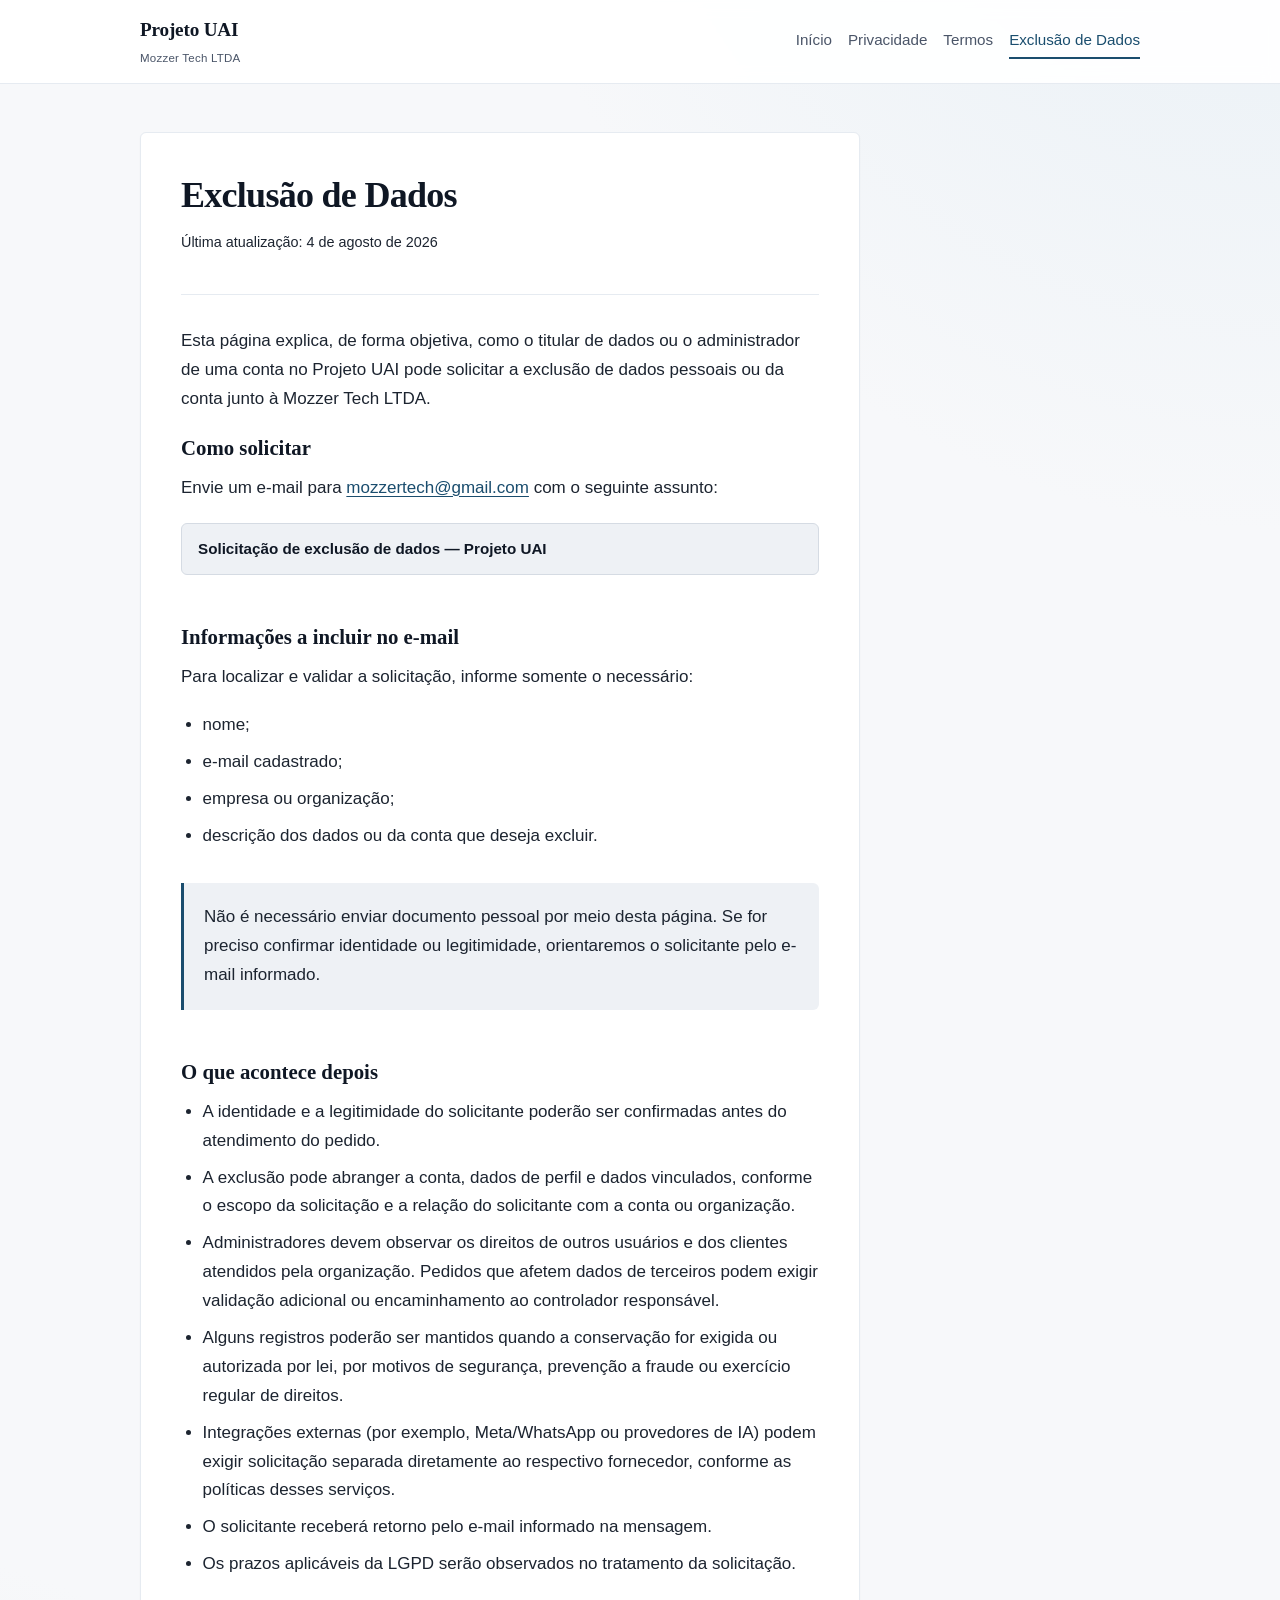
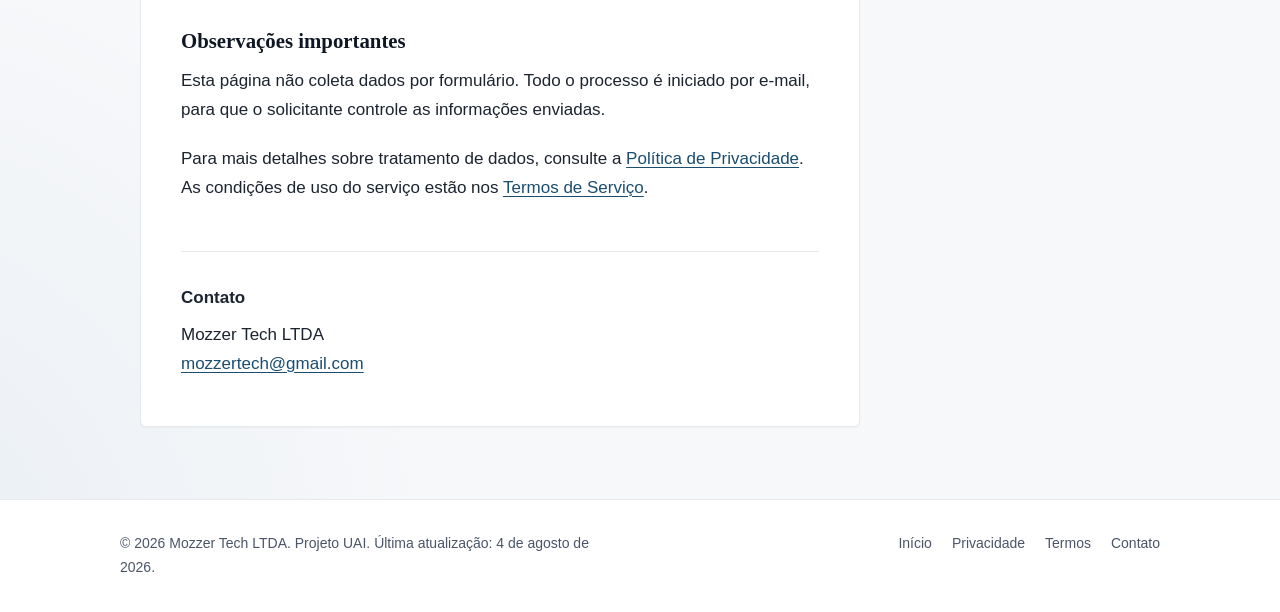
==== exclusao-de-dados.html @ bbe5b555 "docs: publish Projeto UAI legal pages" ====
<!DOCTYPE html>
<html lang="pt-BR">
<head>
  <meta charset="UTF-8">
  <meta name="viewport" content="width=device-width, initial-scale=1">
  <title>Exclusão de Dados — Projeto UAI</title>
  <meta name="description" content="Como solicitar a exclusão de dados ou da conta no Projeto UAI. Instruções públicas da Mozzer Tech LTDA conforme a LGPD.">
  <link rel="stylesheet" href="styles.css">
</head>
<body>
  <header class="site-header">
    <div class="nav-inner">
      <a class="brand" href="index.html">Projeto UAI<span>Mozzer Tech LTDA</span></a>
      <nav class="site-nav" aria-label="Principal">
        <a href="index.html">Início</a>
        <a href="privacidade.html">Privacidade</a>
        <a href="termos.html">Termos</a>
        <a href="exclusao-de-dados.html" aria-current="page">Exclusão de Dados</a>
      </nav>
    </div>
  </header>

  <main class="site-main">
    <article class="legal-doc">
      <header>
        <h1>Exclusão de Dados</h1>
        <p class="meta">Última atualização: 4 de agosto de 2026</p>
      </header>

      <p>
        Esta página explica, de forma objetiva, como o titular de dados ou o
        administrador de uma conta no Projeto UAI pode solicitar a exclusão de
        dados pessoais ou da conta junto à Mozzer Tech LTDA.
      </p>

      <h2>Como solicitar</h2>
      <p>
        Envie um e-mail para
        <a href="mailto:mozzertech@gmail.com?subject=Solicita%C3%A7%C3%A3o%20de%20exclus%C3%A3o%20de%20dados%20%E2%80%94%20Projeto%20UAI">mozzertech@gmail.com</a>
        com o seguinte assunto:
      </p>
      <p class="subject-line">
        <strong>Solicitação de exclusão de dados — Projeto UAI</strong>
      </p>

      <h2>Informações a incluir no e-mail</h2>
      <p>
        Para localizar e validar a solicitação, informe somente o necessário:
      </p>
      <ul>
        <li>nome;</li>
        <li>e-mail cadastrado;</li>
        <li>empresa ou organização;</li>
        <li>descrição dos dados ou da conta que deseja excluir.</li>
      </ul>
      <div class="note">
        <p>
          Não é necessário enviar documento pessoal por meio desta página.
          Se for preciso confirmar identidade ou legitimidade, orientaremos o
          solicitante pelo e-mail informado.
        </p>
      </div>

      <h2>O que acontece depois</h2>
      <ul>
        <li>
          A identidade e a legitimidade do solicitante poderão ser confirmadas
          antes do atendimento do pedido.
        </li>
        <li>
          A exclusão pode abranger a conta, dados de perfil e dados vinculados,
          conforme o escopo da solicitação e a relação do solicitante com a
          conta ou organização.
        </li>
        <li>
          Administradores devem observar os direitos de outros usuários e dos
          clientes atendidos pela organização. Pedidos que afetem dados de
          terceiros podem exigir validação adicional ou encaminhamento ao
          controlador responsável.
        </li>
        <li>
          Alguns registros poderão ser mantidos quando a conservação for
          exigida ou autorizada por lei, por motivos de segurança, prevenção a
          fraude ou exercício regular de direitos.
        </li>
        <li>
          Integrações externas (por exemplo, Meta/WhatsApp ou provedores de IA)
          podem exigir solicitação separada diretamente ao respectivo
          fornecedor, conforme as políticas desses serviços.
        </li>
        <li>
          O solicitante receberá retorno pelo e-mail informado na mensagem.
        </li>
        <li>
          Os prazos aplicáveis da LGPD serão observados no tratamento da
          solicitação.
        </li>
      </ul>

      <h2>Observações importantes</h2>
      <p>
        Esta página não coleta dados por formulário. Todo o processo é
        iniciado por e-mail, para que o solicitante controle as informações
        enviadas.
      </p>
      <p>
        Para mais detalhes sobre tratamento de dados, consulte a
        <a href="privacidade.html">Política de Privacidade</a>.
        As condições de uso do serviço estão nos
        <a href="termos.html">Termos de Serviço</a>.
      </p>

      <div class="contact-box">
        <p><strong>Contato</strong></p>
        <p>
          Mozzer Tech LTDA<br>
          <a href="mailto:mozzertech@gmail.com">mozzertech@gmail.com</a>
        </p>
      </div>
    </article>
  </main>

  <footer class="site-footer">
    <div class="footer-inner">
      <p>
        © 2026 Mozzer Tech LTDA. Projeto UAI.
        Última atualização: 4 de agosto de 2026.
      </p>
      <nav class="footer-nav" aria-label="Rodapé">
        <a href="index.html">Início</a>
        <a href="privacidade.html">Privacidade</a>
        <a href="termos.html">Termos</a>
        <a href="mailto:mozzertech@gmail.com">Contato</a>
      </nav>
    </div>
  </footer>
</body>
</html>
---- styles.css ----
/* Projeto UAI — Páginas legais (Mozzer Tech LTDA) */

:root {
  --bg: #f7f8fa;
  --bg-alt: #eef1f5;
  --surface: #ffffff;
  --text: #1c2430;
  --text-muted: #4a5568;
  --heading: #0f1724;
  --accent: #1a4d6e;
  --accent-hover: #123a54;
  --border: #d5dbe3;
  --border-soft: #e6ebf1;
  --focus: #2a6f96;
  --max-width: 720px;
  --nav-width: 1040px;
  --radius: 6px;
  --space-xs: 0.5rem;
  --space-sm: 0.75rem;
  --space-md: 1.25rem;
  --space-lg: 2rem;
  --space-xl: 3rem;
  --space-2xl: 4.5rem;
  --font-sans: "Segoe UI", "Helvetica Neue", Helvetica, sans-serif;
  --font-serif: Georgia, "Times New Roman", Times, serif;
  --shadow: 0 1px 2px rgba(15, 23, 36, 0.04);
}

*,
*::before,
*::after {
  box-sizing: border-box;
}

html {
  scroll-behavior: smooth;
}

body {
  margin: 0;
  min-height: 100vh;
  display: flex;
  flex-direction: column;
  font-family: var(--font-sans);
  font-size: 1.0625rem;
  line-height: 1.7;
  color: var(--text);
  background:
    radial-gradient(ellipse 120% 80% at 100% -20%, #e3edf4 0%, transparent 55%),
    radial-gradient(ellipse 90% 60% at -10% 100%, #e8eef3 0%, transparent 50%),
    var(--bg);
}

img {
  max-width: 100%;
  height: auto;
}

a {
  color: var(--accent);
  text-decoration-thickness: 1px;
  text-underline-offset: 0.18em;
}

a:hover {
  color: var(--accent-hover);
}

a:focus-visible {
  outline: 2px solid var(--focus);
  outline-offset: 3px;
  border-radius: 2px;
}

/* Header / Nav */

.site-header {
  background: rgba(255, 255, 255, 0.92);
  border-bottom: 1px solid var(--border-soft);
  backdrop-filter: blur(8px);
  position: sticky;
  top: 0;
  z-index: 10;
}

.nav-inner {
  max-width: var(--nav-width);
  margin: 0 auto;
  padding: 0.9rem 1.25rem;
  display: flex;
  flex-wrap: wrap;
  align-items: center;
  justify-content: space-between;
  gap: var(--space-sm) var(--space-md);
}

.brand {
  font-family: var(--font-serif);
  font-size: 1.2rem;
  font-weight: 700;
  color: var(--heading);
  text-decoration: none;
  letter-spacing: -0.01em;
}

.brand:hover {
  color: var(--accent);
}

.brand span {
  display: block;
  font-family: var(--font-sans);
  font-size: 0.72rem;
  font-weight: 500;
  color: var(--text-muted);
  letter-spacing: 0.02em;
  margin-top: 0.1rem;
}

.site-nav {
  display: flex;
  flex-wrap: wrap;
  gap: 0.35rem 1rem;
}

.site-nav a {
  color: var(--text-muted);
  text-decoration: none;
  font-size: 0.95rem;
  font-weight: 500;
  padding: 0.25rem 0;
  border-bottom: 2px solid transparent;
}

.site-nav a:hover {
  color: var(--accent);
}

.site-nav a[aria-current="page"] {
  color: var(--accent);
  border-bottom-color: var(--accent);
}

/* Main */

.site-main {
  flex: 1;
  width: 100%;
  max-width: var(--nav-width);
  margin: 0 auto;
  padding: var(--space-xl) 1.25rem var(--space-2xl);
}

/* Hero (home) */

.hero {
  max-width: 640px;
  margin-bottom: var(--space-xl);
}

.hero .eyebrow {
  font-size: 0.8rem;
  font-weight: 600;
  letter-spacing: 0.06em;
  text-transform: uppercase;
  color: var(--accent);
  margin: 0 0 var(--space-sm);
}

.hero h1 {
  font-family: var(--font-serif);
  font-size: clamp(2rem, 4.5vw, 2.75rem);
  font-weight: 700;
  line-height: 1.2;
  color: var(--heading);
  letter-spacing: -0.02em;
  margin: 0 0 var(--space-md);
}

.hero .lead {
  font-size: 1.125rem;
  color: var(--text-muted);
  margin: 0 0 var(--space-lg);
  max-width: 36em;
}

/* Cards / link list (home) */

.link-grid {
  list-style: none;
  margin: 0;
  padding: 0;
  display: grid;
  gap: var(--space-md);
  max-width: 560px;
}

.link-grid li a {
  display: block;
  background: var(--surface);
  border: 1px solid var(--border);
  border-radius: var(--radius);
  padding: 1.1rem 1.25rem;
  text-decoration: none;
  color: var(--heading);
  box-shadow: var(--shadow);
  transition: border-color 0.15s ease, box-shadow 0.15s ease;
}

.link-grid li a:hover {
  border-color: var(--accent);
  box-shadow: 0 2px 8px rgba(26, 77, 110, 0.08);
}

.link-grid .link-title {
  display: block;
  font-weight: 600;
  font-size: 1.05rem;
  margin-bottom: 0.25rem;
  color: var(--accent);
}

.link-grid .link-desc {
  display: block;
  font-size: 0.92rem;
  color: var(--text-muted);
  line-height: 1.5;
}

/* Legal document pages */

.legal-doc {
  max-width: var(--max-width);
  background: var(--surface);
  border: 1px solid var(--border-soft);
  border-radius: var(--radius);
  padding: clamp(1.5rem, 4vw, 2.5rem);
  box-shadow: var(--shadow);
}

.legal-doc header {
  margin-bottom: var(--space-lg);
  padding-bottom: var(--space-md);
  border-bottom: 1px solid var(--border-soft);
}

.legal-doc h1 {
  font-family: var(--font-serif);
  font-size: clamp(1.75rem, 3.5vw, 2.25rem);
  font-weight: 700;
  line-height: 1.25;
  color: var(--heading);
  letter-spacing: -0.02em;
  margin: 0 0 var(--space-sm);
}

.meta {
  font-size: 0.9rem;
  color: var(--text-muted);
  margin: 0;
}

.legal-doc h2 {
  font-family: var(--font-serif);
  font-size: 1.3rem;
  font-weight: 700;
  color: var(--heading);
  margin: var(--space-xl) 0 var(--space-sm);
  line-height: 1.35;
}

.legal-doc h2:first-of-type {
  margin-top: var(--space-md);
}

.legal-doc p,
.legal-doc li {
  color: var(--text);
}

.legal-doc p {
  margin: 0 0 var(--space-md);
}

.legal-doc ul,
.legal-doc ol {
  margin: 0 0 var(--space-md);
  padding-left: 1.35rem;
}

.legal-doc li {
  margin-bottom: var(--space-xs);
}

.legal-doc li:last-child {
  margin-bottom: 0;
}

.legal-doc .note {
  background: var(--bg-alt);
  border-left: 3px solid var(--accent);
  padding: var(--space-md);
  margin: var(--space-lg) 0;
  border-radius: 0 var(--radius) var(--radius) 0;
}

.legal-doc .note p:last-child {
  margin-bottom: 0;
}

.contact-box {
  margin-top: var(--space-xl);
  padding-top: var(--space-lg);
  border-top: 1px solid var(--border-soft);
}

.contact-box p {
  margin-bottom: var(--space-xs);
}

.subject-line {
  font-family: var(--font-sans);
  font-size: 0.95rem;
  background: var(--bg-alt);
  border: 1px solid var(--border);
  border-radius: var(--radius);
  padding: 0.75rem 1rem;
  margin: var(--space-md) 0;
  word-break: break-word;
}

.subject-line strong {
  font-weight: 600;
  color: var(--heading);
}

/* Footer */

.site-footer {
  border-top: 1px solid var(--border-soft);
  background: var(--surface);
  padding: var(--space-lg) 1.25rem;
  margin-top: auto;
}

.footer-inner {
  max-width: var(--nav-width);
  margin: 0 auto;
  display: flex;
  flex-wrap: wrap;
  gap: var(--space-md);
  justify-content: space-between;
  align-items: flex-start;
}

.site-footer p {
  margin: 0;
  font-size: 0.875rem;
  color: var(--text-muted);
  max-width: 36em;
}

.footer-nav {
  display: flex;
  flex-wrap: wrap;
  gap: 0.5rem 1.25rem;
}

.footer-nav a {
  font-size: 0.875rem;
  color: var(--text-muted);
  text-decoration: none;
}

.footer-nav a:hover {
  color: var(--accent);
  text-decoration: underline;
}

/* Responsive */

@media (max-width: 640px) {
  .nav-inner {
    flex-direction: column;
    align-items: flex-start;
  }

  .site-nav {
    width: 100%;
    gap: 0.5rem 0.85rem;
  }

  .site-main {
    padding-top: var(--space-lg);
  }

  .footer-inner {
    flex-direction: column;
  }
}

@media (prefers-reduced-motion: reduce) {
  html {
    scroll-behavior: auto;
  }
}
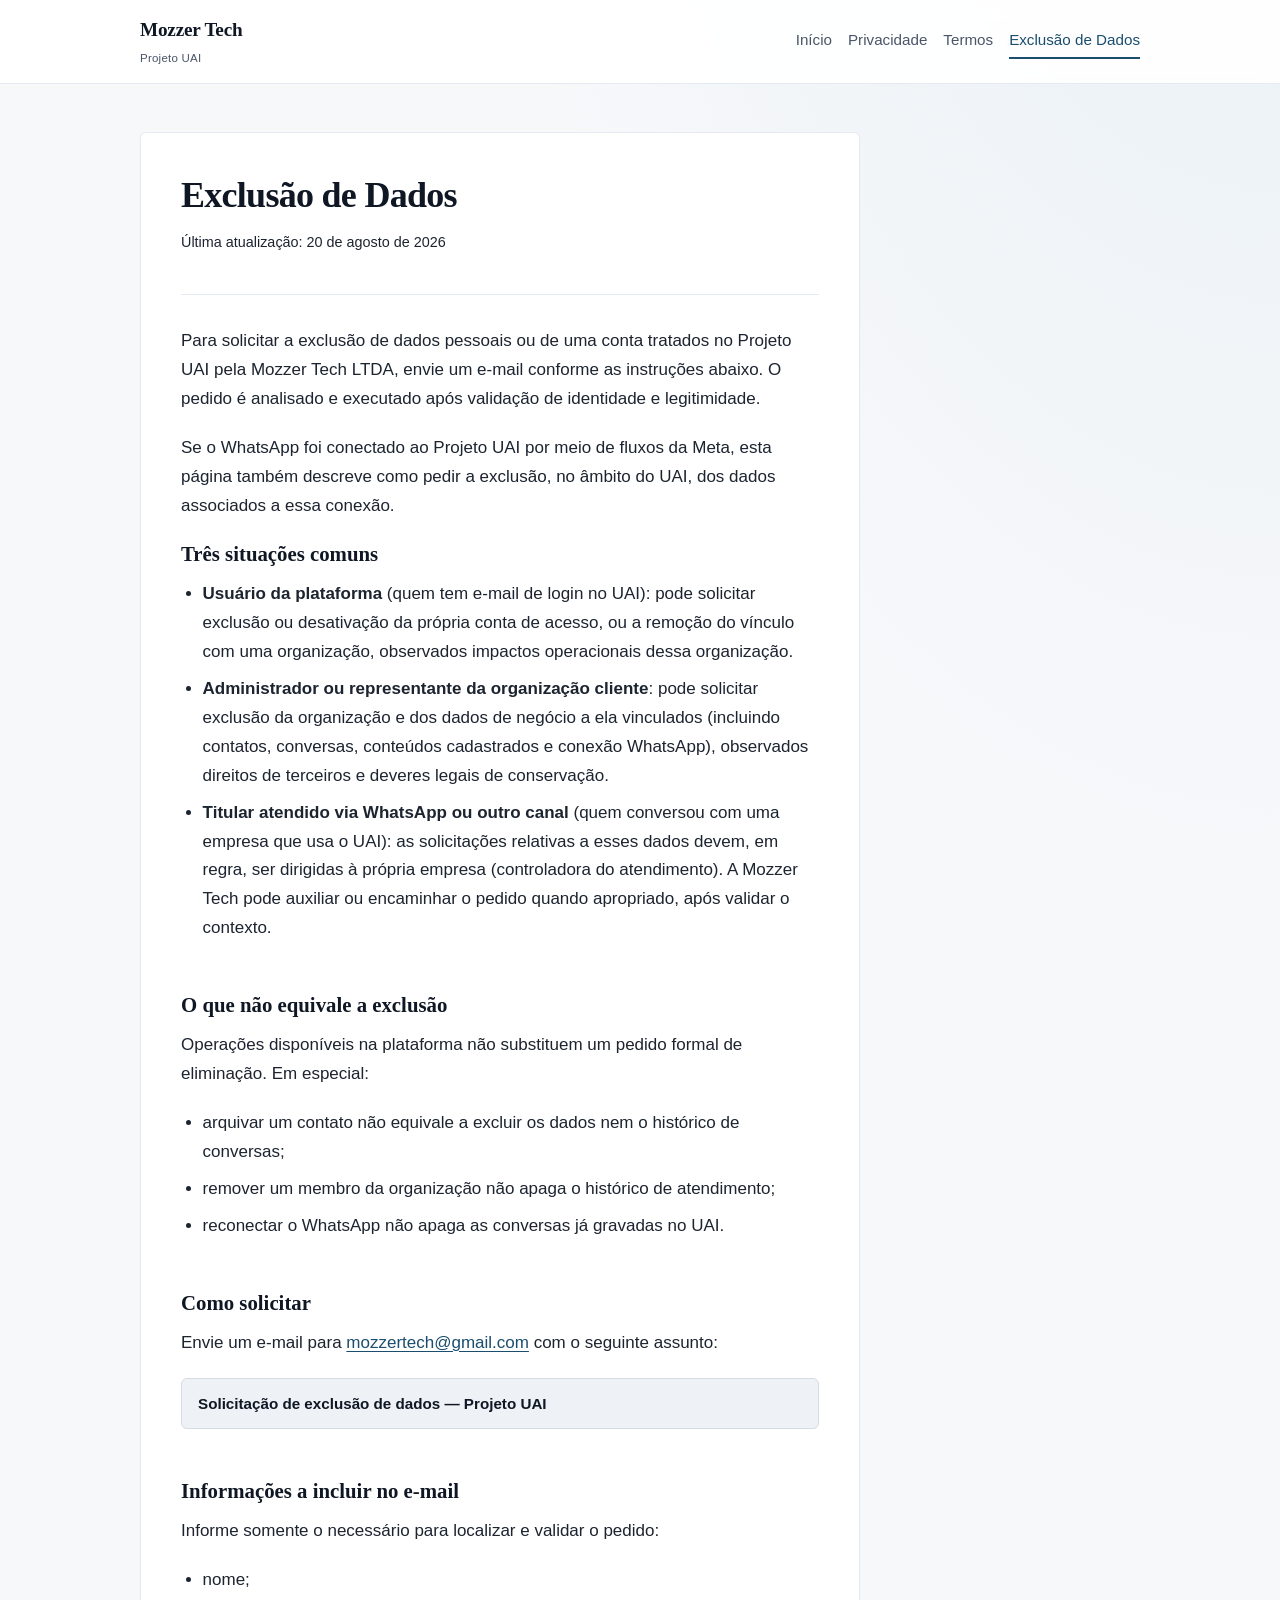
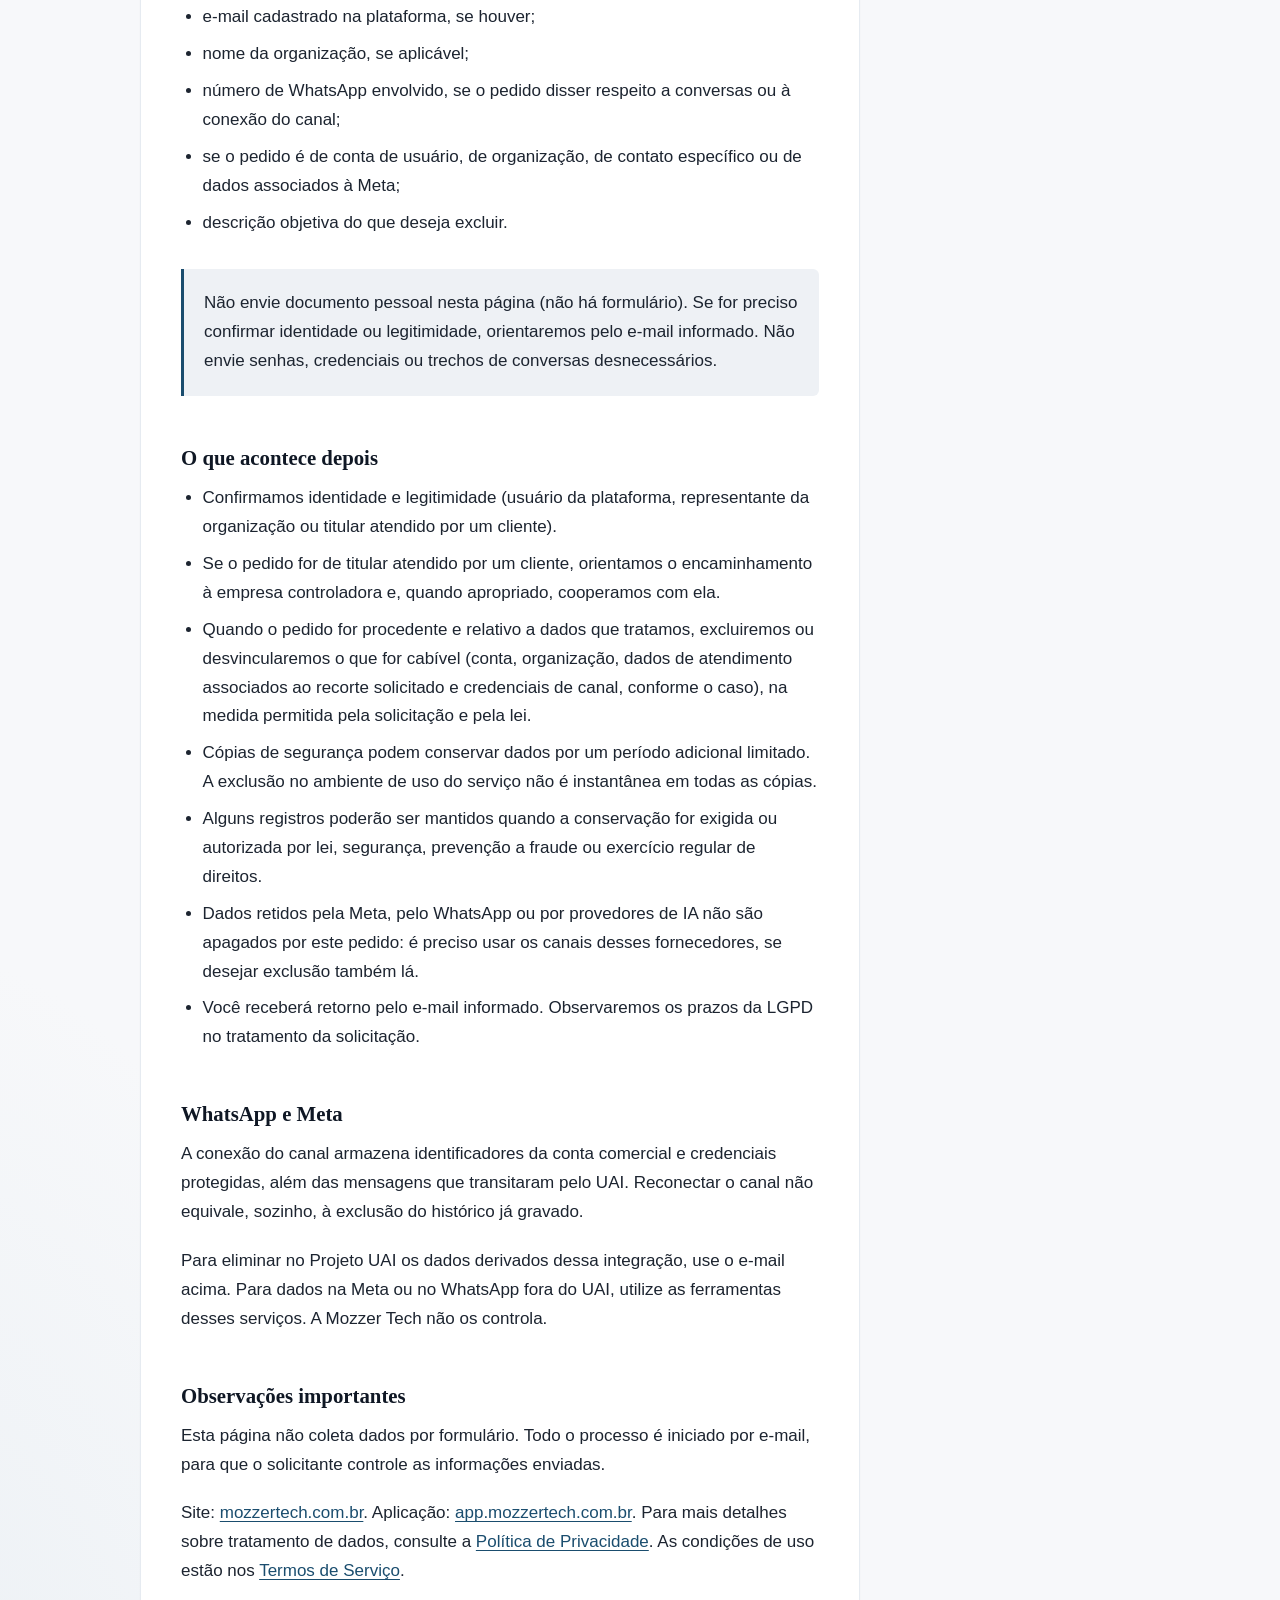
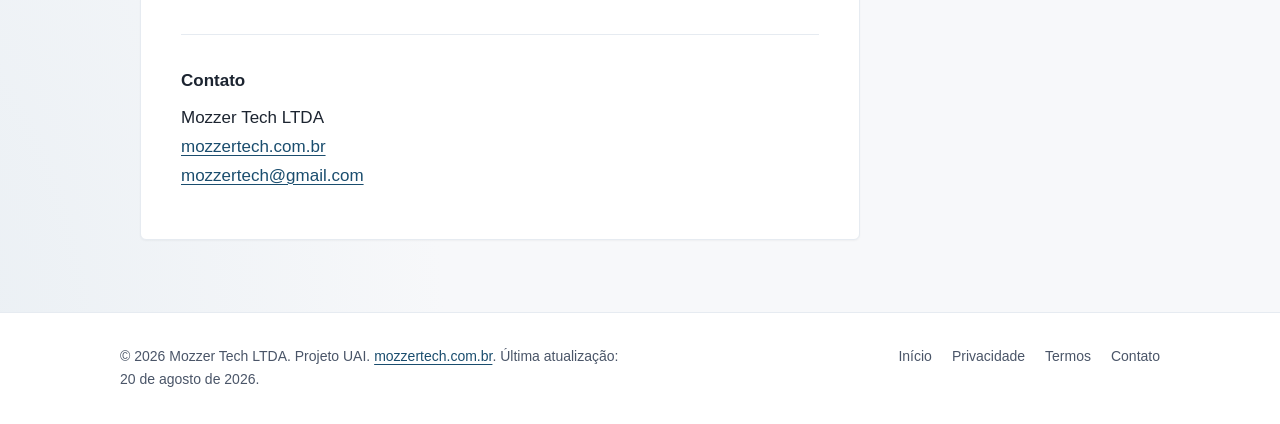
==== commit 31f00786: "docs: align public legal pages with UAI" ====
--- a/exclusao-de-dados.html
+++ b/exclusao-de-dados.html
@@ -4,13 +4,13 @@
   <meta charset="UTF-8">
   <meta name="viewport" content="width=device-width, initial-scale=1">
   <title>Exclusão de Dados — Projeto UAI</title>
-  <meta name="description" content="Como solicitar a exclusão de dados ou da conta no Projeto UAI. Instruções públicas da Mozzer Tech LTDA conforme a LGPD.">
+  <meta name="description" content="Como solicitar a exclusão de dados ou da conta no Projeto UAI da Mozzer Tech LTDA, inclusive dados de WhatsApp/Meta, conforme a LGPD.">
   <link rel="stylesheet" href="styles.css">
 </head>
 <body>
   <header class="site-header">
     <div class="nav-inner">
-      <a class="brand" href="index.html">Projeto UAI<span>Mozzer Tech LTDA</span></a>
+      <a class="brand" href="index.html">Mozzer Tech<span>Projeto UAI</span></a>
       <nav class="site-nav" aria-label="Principal">
         <a href="index.html">Início</a>
         <a href="privacidade.html">Privacidade</a>
@@ -24,14 +24,57 @@
     <article class="legal-doc">
       <header>
         <h1>Exclusão de Dados</h1>
-        <p class="meta">Última atualização: 4 de agosto de 2026</p>
+        <p class="meta">Última atualização: 20 de agosto de 2026</p>
       </header>
 
       <p>
-        Esta página explica, de forma objetiva, como o titular de dados ou o
-        administrador de uma conta no Projeto UAI pode solicitar a exclusão de
-        dados pessoais ou da conta junto à Mozzer Tech LTDA.
-      </p>
+        Para solicitar a exclusão de dados pessoais ou de uma conta
+        tratados no Projeto UAI pela Mozzer Tech LTDA, envie um e-mail
+        conforme as instruções abaixo. O pedido é analisado e executado
+        após validação de identidade e legitimidade.
+      </p>
+      <p>
+        Se o WhatsApp foi conectado ao Projeto UAI por meio de fluxos da
+        Meta, esta página também descreve como pedir a exclusão, no
+        âmbito do UAI, dos dados associados a essa conexão.
+      </p>
+
+      <h2>Três situações comuns</h2>
+      <ul>
+        <li>
+          <strong>Usuário da plataforma</strong> (quem tem e-mail de
+          login no UAI): pode solicitar exclusão ou desativação da
+          própria conta de acesso, ou a remoção do vínculo com uma
+          organização, observados impactos operacionais dessa
+          organização.
+        </li>
+        <li>
+          <strong>Administrador ou representante da organização cliente</strong>:
+          pode solicitar exclusão da organização e dos dados de negócio
+          a ela vinculados (incluindo contatos, conversas, conteúdos
+          cadastrados e conexão WhatsApp), observados direitos de
+          terceiros e deveres legais de conservação.
+        </li>
+        <li>
+          <strong>Titular atendido via WhatsApp ou outro canal</strong>
+          (quem conversou com uma empresa que usa o UAI): as
+          solicitações relativas a esses dados devem, em regra, ser
+          dirigidas à própria empresa (controladora do atendimento).
+          A Mozzer Tech pode auxiliar ou encaminhar o pedido quando
+          apropriado, após validar o contexto.
+        </li>
+      </ul>
+
+      <h2>O que não equivale a exclusão</h2>
+      <p>
+        Operações disponíveis na plataforma não substituem um pedido
+        formal de eliminação. Em especial:
+      </p>
+      <ul>
+        <li>arquivar um contato não equivale a excluir os dados nem o histórico de conversas;</li>
+        <li>remover um membro da organização não apaga o histórico de atendimento;</li>
+        <li>reconectar o WhatsApp não apaga as conversas já gravadas no UAI.</li>
+      </ul>
 
       <h2>Como solicitar</h2>
       <p>
@@ -44,69 +87,92 @@
       </p>
 
       <h2>Informações a incluir no e-mail</h2>
-      <p>
-        Para localizar e validar a solicitação, informe somente o necessário:
-      </p>
+      <p>Informe somente o necessário para localizar e validar o pedido:</p>
       <ul>
         <li>nome;</li>
-        <li>e-mail cadastrado;</li>
-        <li>empresa ou organização;</li>
-        <li>descrição dos dados ou da conta que deseja excluir.</li>
+        <li>e-mail cadastrado na plataforma, se houver;</li>
+        <li>nome da organização, se aplicável;</li>
+        <li>número de WhatsApp envolvido, se o pedido disser respeito a conversas ou à conexão do canal;</li>
+        <li>se o pedido é de conta de usuário, de organização, de contato específico ou de dados associados à Meta;</li>
+        <li>descrição objetiva do que deseja excluir.</li>
       </ul>
       <div class="note">
         <p>
-          Não é necessário enviar documento pessoal por meio desta página.
-          Se for preciso confirmar identidade ou legitimidade, orientaremos o
-          solicitante pelo e-mail informado.
+          Não envie documento pessoal nesta página (não há formulário).
+          Se for preciso confirmar identidade ou legitimidade,
+          orientaremos pelo e-mail informado. Não envie senhas,
+          credenciais ou trechos de conversas desnecessários.
         </p>
       </div>
 
       <h2>O que acontece depois</h2>
       <ul>
         <li>
-          A identidade e a legitimidade do solicitante poderão ser confirmadas
-          antes do atendimento do pedido.
-        </li>
-        <li>
-          A exclusão pode abranger a conta, dados de perfil e dados vinculados,
-          conforme o escopo da solicitação e a relação do solicitante com a
-          conta ou organização.
-        </li>
-        <li>
-          Administradores devem observar os direitos de outros usuários e dos
-          clientes atendidos pela organização. Pedidos que afetem dados de
-          terceiros podem exigir validação adicional ou encaminhamento ao
-          controlador responsável.
-        </li>
-        <li>
-          Alguns registros poderão ser mantidos quando a conservação for
-          exigida ou autorizada por lei, por motivos de segurança, prevenção a
+          Confirmamos identidade e legitimidade (usuário da plataforma,
+          representante da organização ou titular atendido por um
+          cliente).
+        </li>
+        <li>
+          Se o pedido for de titular atendido por um cliente, orientamos
+          o encaminhamento à empresa controladora e, quando apropriado,
+          cooperamos com ela.
+        </li>
+        <li>
+          Quando o pedido for procedente e relativo a dados que
+          tratamos, excluiremos ou desvincularemos o que for cabível
+          (conta, organização, dados de atendimento associados ao
+          recorte solicitado e credenciais de canal, conforme o caso),
+          na medida permitida pela solicitação e pela lei.
+        </li>
+        <li>
+          Cópias de segurança podem conservar dados por um período
+          adicional limitado. A exclusão no ambiente de uso do serviço
+          não é instantânea em todas as cópias.
+        </li>
+        <li>
+          Alguns registros poderão ser mantidos quando a conservação
+          for exigida ou autorizada por lei, segurança, prevenção a
           fraude ou exercício regular de direitos.
         </li>
         <li>
-          Integrações externas (por exemplo, Meta/WhatsApp ou provedores de IA)
-          podem exigir solicitação separada diretamente ao respectivo
-          fornecedor, conforme as políticas desses serviços.
-        </li>
-        <li>
-          O solicitante receberá retorno pelo e-mail informado na mensagem.
-        </li>
-        <li>
-          Os prazos aplicáveis da LGPD serão observados no tratamento da
-          solicitação.
-        </li>
-      </ul>
+          Dados retidos pela Meta, pelo WhatsApp ou por provedores de
+          IA não são apagados por este pedido: é preciso usar os canais
+          desses fornecedores, se desejar exclusão também lá.
+        </li>
+        <li>
+          Você receberá retorno pelo e-mail informado. Observaremos os
+          prazos da LGPD no tratamento da solicitação.
+        </li>
+      </ul>
+
+      <h2>WhatsApp e Meta</h2>
+      <p>
+        A conexão do canal armazena identificadores da conta comercial
+        e credenciais protegidas, além das mensagens que transitaram
+        pelo UAI. Reconectar o canal não equivale, sozinho, à exclusão
+        do histórico já gravado.
+      </p>
+      <p>
+        Para eliminar no Projeto UAI os dados derivados dessa
+        integração, use o e-mail acima. Para dados na Meta ou no
+        WhatsApp fora do UAI, utilize as ferramentas desses serviços.
+        A Mozzer Tech não os controla.
+      </p>
 
       <h2>Observações importantes</h2>
       <p>
         Esta página não coleta dados por formulário. Todo o processo é
-        iniciado por e-mail, para que o solicitante controle as informações
-        enviadas.
-      </p>
-      <p>
+        iniciado por e-mail, para que o solicitante controle as
+        informações enviadas.
+      </p>
+      <p>
+        Site:
+        <a href="https://mozzertech.com.br">mozzertech.com.br</a>.
+        Aplicação:
+        <a href="https://app.mozzertech.com.br">app.mozzertech.com.br</a>.
         Para mais detalhes sobre tratamento de dados, consulte a
         <a href="privacidade.html">Política de Privacidade</a>.
-        As condições de uso do serviço estão nos
+        As condições de uso estão nos
         <a href="termos.html">Termos de Serviço</a>.
       </p>
 
@@ -114,6 +180,7 @@
         <p><strong>Contato</strong></p>
         <p>
           Mozzer Tech LTDA<br>
+          <a href="https://mozzertech.com.br">mozzertech.com.br</a><br>
           <a href="mailto:mozzertech@gmail.com">mozzertech@gmail.com</a>
         </p>
       </div>
@@ -124,7 +191,8 @@
     <div class="footer-inner">
       <p>
         © 2026 Mozzer Tech LTDA. Projeto UAI.
-        Última atualização: 4 de agosto de 2026.
+        <a href="https://mozzertech.com.br">mozzertech.com.br</a>.
+        Última atualização: 20 de agosto de 2026.
       </p>
       <nav class="footer-nav" aria-label="Rodapé">
         <a href="index.html">Início</a>
--- a/styles.css
+++ b/styles.css
@@ -184,6 +184,81 @@
   max-width: 36em;
 }
 
+.identity-grid {
+  display: grid;
+  gap: var(--space-md);
+  max-width: 720px;
+  margin: 0 0 var(--space-lg);
+}
+
+@media (min-width: 720px) {
+  .identity-grid {
+    grid-template-columns: 1fr 1fr;
+  }
+}
+
+.identity-grid article {
+  background: var(--surface);
+  border: 1px solid var(--border);
+  border-radius: var(--radius);
+  padding: 1.1rem 1.25rem;
+  box-shadow: var(--shadow);
+}
+
+.identity-grid h2 {
+  font-family: var(--font-serif);
+  font-size: 1.15rem;
+  margin: 0 0 var(--space-sm);
+  color: var(--heading);
+}
+
+.identity-grid p {
+  margin: 0;
+  font-size: 0.95rem;
+  color: var(--text-muted);
+  line-height: 1.55;
+}
+
+.home-note {
+  max-width: 40em;
+  font-size: 0.95rem;
+  color: var(--text-muted);
+  margin: 0 0 var(--space-xl);
+}
+
+.summary-box {
+  max-width: 720px;
+  background: var(--surface);
+  border: 1px solid var(--border);
+  border-radius: var(--radius);
+  padding: 1.1rem 1.25rem;
+  margin: 0 0 var(--space-lg);
+  box-shadow: var(--shadow);
+}
+
+.summary-box h2 {
+  font-family: var(--font-serif);
+  font-size: 1.15rem;
+  margin: 0 0 var(--space-sm);
+  color: var(--heading);
+}
+
+.summary-box ul {
+  margin: 0;
+  padding-left: 1.25rem;
+}
+
+.summary-box li {
+  font-size: 0.95rem;
+  color: var(--text-muted);
+  line-height: 1.55;
+  margin-bottom: var(--space-xs);
+}
+
+.summary-box li:last-child {
+  margin-bottom: 0;
+}
+
 /* Cards / link list (home) */
 
 .link-grid {
